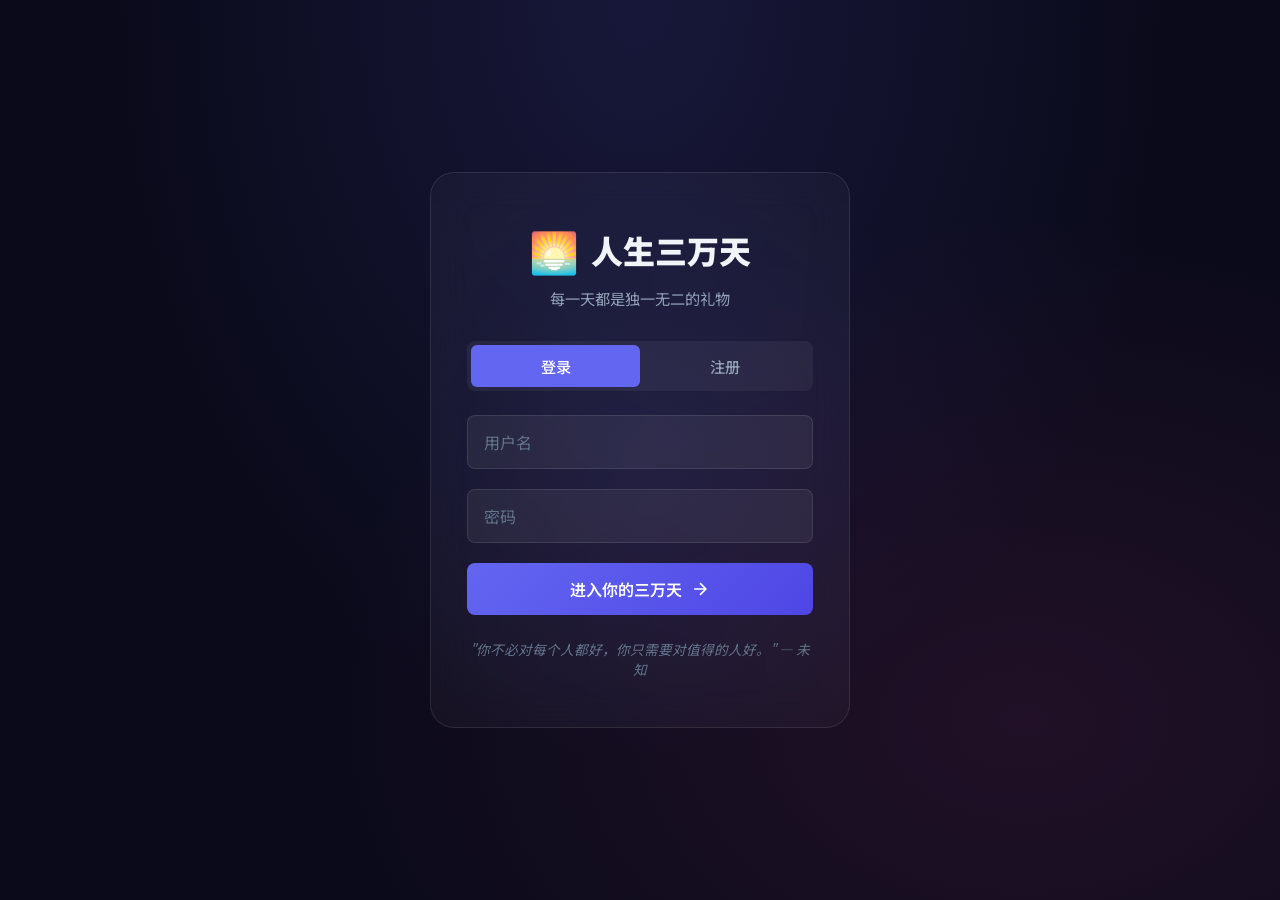
==== index.html @ 6526099b "🌅 人生三万天 v1.0 - 初始版本 功能： - 生命倒计时与进度可视化 - 60+ 每日金句，每日自动更换 - 6 种风格壁纸生成器（5种尺寸） - 桌面小组件（小/中/嵌入代码） - 解压工具箱" ====
<!DOCTYPE html>
<html lang="zh-CN">
<head>
  <meta charset="UTF-8">
  <meta name="viewport" content="width=device-width, initial-scale=1.0, maximum-scale=1.0, user-scalable=no">
  <title>🌅 人生三万天</title>
  <link rel="stylesheet" href="css/style.css">
  <link rel="manifest" href="manifest.json">
  <meta name="theme-color" content="#0a0a1a">
  <meta name="apple-mobile-web-app-capable" content="yes">
  <meta name="apple-mobile-web-app-status-bar-style" content="black-translucent">
  <link rel="apple-touch-icon" href="assets/icon-192.png">
  <link href="https://fonts.googleapis.com/css2?family=Noto+Sans+SC:wght@300;400;500;700;900&family=Playfair+Display:ital,wght@0,700;1,700&display=swap" rel="stylesheet">
</head>
<body>
  <!-- 粒子背景 -->
  <canvas id="particles-canvas"></canvas>

  <!-- ===== 登录页面 ===== -->
  <div id="login-page" class="page active">
    <div class="login-container">
      <div class="login-glow"></div>
      <h1 class="login-title">
        <span class="sun-icon">🌅</span>
        <span>人生三万天</span>
      </h1>
      <p class="login-subtitle">每一天都是独一无二的礼物</p>
      
      <div class="login-tabs">
        <button class="tab-btn active" data-tab="login">登录</button>
        <button class="tab-btn" data-tab="register">注册</button>
      </div>
      
      <form id="login-form" class="auth-form">
        <div class="input-group">
          <input type="text" id="login-username" placeholder="用户名" required autocomplete="username">
          <div class="input-line"></div>
        </div>
        <div class="input-group">
          <input type="password" id="login-password" placeholder="密码" required autocomplete="current-password">
          <div class="input-line"></div>
        </div>
        <button type="submit" class="btn-primary">
          <span>进入你的三万天</span>
          <svg width="20" height="20" viewBox="0 0 24 24" fill="none" stroke="currentColor" stroke-width="2"><path d="M5 12h14M12 5l7 7-7 7"/></svg>
        </button>
      </form>
      
      <form id="register-form" class="auth-form hidden">
        <div class="input-group">
          <input type="text" id="reg-username" placeholder="用户名" required>
          <div class="input-line"></div>
        </div>
        <div class="input-group">
          <input type="password" id="reg-password" placeholder="密码" required>
          <div class="input-line"></div>
        </div>
        <div class="input-group">
          <input type="password" id="reg-confirm" placeholder="确认密码" required>
          <div class="input-line"></div>
        </div>
        <button type="submit" class="btn-primary">
          <span>创建账户</span>
          <svg width="20" height="20" viewBox="0 0 24 24" fill="none" stroke="currentColor" stroke-width="2"><path d="M5 12h14M12 5l7 7-7 7"/></svg>
        </button>
      </form>
      
      <div class="login-quote" id="login-quote"></div>
    </div>
  </div>

  <!-- ===== 生日输入页面 ===== -->
  <div id="birthday-page" class="page">
    <div class="birthday-container">
      <h2>🎂 你的生日是？</h2>
      <p class="birthday-hint">告诉我们你的生日，开始计算你的三万天旅程</p>
      <div class="birthday-input-area">
        <input type="date" id="birthday-input" required>
        <button id="start-journey-btn" class="btn-primary">
          <span>开启旅程</span>
          <svg width="20" height="20" viewBox="0 0 24 24" fill="none" stroke="currentColor" stroke-width="2"><path d="M5 12h14M12 5l7 7-7 7"/></svg>
        </button>
      </div>
      <div class="birthday-visual" id="birthday-visual"></div>
    </div>
  </div>

  <!-- ===== 主页面 ===== -->
  <div id="main-page" class="page">
    <!-- 顶部导航 -->
    <nav class="top-nav">
      <div class="nav-left">
        <span class="nav-logo">🌅</span>
        <span class="nav-title">人生三万天</span>
      </div>
      <div class="nav-right">
        <button class="nav-btn" id="wallpaper-btn" title="生成壁纸">🎨</button>
        <button class="nav-btn" id="widget-btn" title="小组件">📱</button>
        <button class="nav-btn" id="tips-btn" title="解压小贴士">💡</button>
        <button class="nav-btn" id="settings-btn" title="设置">⚙️</button>
        <button class="nav-btn" id="logout-btn" title="退出">👋</button>
      </div>
    </nav>

    <!-- 主内容区 -->
    <main class="main-content">
      <!-- 今日信息卡片 -->
      <section class="today-card" id="today-card">
        <div class="today-header">
          <div class="today-date" id="today-date"></div>
          <div class="today-day-num" id="today-day-num"></div>
        </div>
        <div class="life-progress">
          <div class="progress-ring-container">
            <svg class="progress-ring" viewBox="0 0 200 200">
              <circle class="progress-bg" cx="100" cy="100" r="90"/>
              <circle class="progress-fill" cx="100" cy="100" r="90" id="progress-circle"/>
            </svg>
            <div class="progress-text">
              <div class="progress-days" id="days-lived">0</div>
              <div class="progress-label">天已过</div>
            </div>
          </div>
          <div class="progress-stats">
            <div class="stat">
              <span class="stat-value" id="days-remaining">0</span>
              <span class="stat-label">天剩余</span>
            </div>
            <div class="stat">
              <span class="stat-value" id="years-lived">0</span>
              <span class="stat-label">岁</span>
            </div>
            <div class="stat">
              <span class="stat-value" id="percent-lived">0%</span>
              <span class="stat-label">已度过</span>
            </div>
          </div>
        </div>
      </section>

      <!-- 今日金句 -->
      <section class="quote-card" id="quote-card">
        <div class="quote-icon">✨</div>
        <blockquote class="quote-text" id="quote-text"></blockquote>
        <div class="quote-author" id="quote-author"></div>
        <div class="quote-actions">
          <button class="quote-btn" id="refresh-quote" title="换一句">🔄</button>
          <button class="quote-btn" id="share-quote" title="分享">📤</button>
          <button class="quote-btn" id="copy-quote" title="复制">📋</button>
        </div>
      </section>

      <!-- 生命时间线 -->
      <section class="timeline-card" id="timeline-card">
        <h3>⏳ 你的时间线</h3>
        <div class="timeline-grid" id="timeline-grid"></div>
        <div class="timeline-legend">
          <span class="legend-item"><span class="dot lived"></span>已度过</span>
          <span class="legend-item"><span class="dot today"></span>今天</span>
          <span class="legend-item"><span class="dot future"></span>未来</span>
        </div>
      </section>

      <!-- 里程碑 -->
      <section class="milestone-card" id="milestone-card">
        <h3>🏆 人生里程碑</h3>
        <div class="milestone-list" id="milestone-list"></div>
      </section>

      <!-- 趣味数据 -->
      <section class="fun-stats-card" id="fun-stats-card">
        <h3>🎯 趣味数据</h3>
        <div class="fun-grid" id="fun-grid"></div>
      </section>
    </main>
  </div>

  <!-- ===== 壁纸生成器弹窗 ===== -->
  <div class="modal" id="wallpaper-modal">
    <div class="modal-content wallpaper-modal-content">
      <button class="modal-close" id="wallpaper-close">&times;</button>
      <h2>🎨 生成你的专属壁纸</h2>
      <div class="wallpaper-preview">
        <canvas id="wallpaper-canvas" width="1080" height="1920"></canvas>
      </div>
      <div class="wallpaper-options">
        <div class="style-options">
          <label>风格：</label>
          <div class="style-grid" id="style-grid">
            <button class="style-btn active" data-style="gradient">🌅 渐变</button>
            <button class="style-btn" data-style="cosmic">🌌 宇宙</button>
            <button class="style-btn" data-style="nature">🌿 自然</button>
            <button class="style-btn" data-style="minimal">◽ 极简</button>
            <button class="style-btn" data-style="retro">🕹️ 复古</button>
            <button class="style-btn" data-style="watercolor">🎨 水彩</button>
          </div>
        </div>
        <div class="size-options">
          <label>尺寸：</label>
          <select id="wallpaper-size">
            <option value="1080x1920">手机壁纸 (1080×1920)</option>
            <option value="1920x1080">桌面壁纸 (1920×1080)</option>
            <option value="1080x1080">Instagram (1080×1080)</option>
            <option value="1290x2796">iPhone 15 Pro (1290×2796)</option>
            <option value="2560x1440">2K 桌面 (2560×1440)</option>
          </select>
        </div>
      </div>
      <button class="btn-primary" id="download-wallpaper">
        <span>下载壁纸</span>
        <svg width="20" height="20" viewBox="0 0 24 24" fill="none" stroke="currentColor" stroke-width="2"><path d="M21 15v4a2 2 0 0 1-2 2H5a2 2 0 0 1-2-2v-4M7 10l5 5 5-5M12 15V3"/></svg>
      </button>
    </div>
  </div>

  <!-- ===== 解压小贴士弹窗 ===== -->
  <div class="modal" id="tips-modal">
    <div class="modal-content tips-modal-content">
      <button class="modal-close" id="tips-close">&times;</button>
      <h2>💡 解压小贴士 & 趣味工具</h2>
      <div class="tips-tabs">
        <button class="tips-tab active" data-category="breathing">🫁 呼吸</button>
        <button class="tips-tab" data-category="game">🎮 小游戏</button>
        <button class="tips-tab" data-category="tips">📖 解压</button>
        <button class="tips-tab" data-category="quotes">💭 语录</button>
      </div>
      <div class="tips-content" id="tips-content">
        <!-- 动态填充 -->
      </div>
    </div>
  </div>

  <!-- ===== 小组件弹窗 ===== -->
  <div class="modal" id="widget-modal">
    <div class="modal-content widget-modal-content">
      <button class="modal-close" id="widget-close">&times;</button>
      <h2>📱 桌面小组件</h2>
      <p class="widget-desc">复制代码或截图，添加到你的桌面</p>
      <div class="widget-previews" id="widget-previews">
        <!-- 动态填充 -->
      </div>
    </div>
  </div>

  <!-- ===== 设置弹窗 ===== -->
  <div class="modal" id="settings-modal">
    <div class="modal-content settings-modal-content">
      <button class="modal-close" id="settings-close">&times;</button>
      <h2>⚙️ 设置</h2>
      <div class="settings-list">
        <div class="setting-item">
          <label>生日</label>
          <input type="date" id="settings-birthday">
        </div>
        <div class="setting-item">
          <label>预期寿命</label>
          <div class="range-group">
            <input type="range" id="settings-lifespan" min="60" max="120" value="80">
            <span id="lifespan-value">80 岁</span>
          </div>
        </div>
        <div class="setting-item">
          <label>主题色</label>
          <div class="theme-colors" id="theme-colors">
            <button class="color-btn active" data-color="#6366f1" style="background:#6366f1"></button>
            <button class="color-btn" data-color="#ec4899" style="background:#ec4899"></button>
            <button class="color-btn" data-color="#10b981" style="background:#10b981"></button>
            <button class="color-btn" data-color="#f59e0b" style="background:#f59e0b"></button>
            <button class="color-btn" data-color="#ef4444" style="background:#ef4444"></button>
            <button class="color-btn" data-color="#8b5cf6" style="background:#8b5cf6"></button>
          </div>
        </div>
        <div class="setting-item">
          <label>每日提醒</label>
          <div class="toggle-group">
            <input type="checkbox" id="settings-reminder">
            <label for="settings-reminder" class="toggle"></label>
          </div>
        </div>
        <button class="btn-primary" id="save-settings">保存设置</button>
      </div>
    </div>
  </div>

  <!-- Toast -->
  <div class="toast" id="toast"></div>

  <script src="js/quotes.js"></script>
  <script src="js/tips.js"></script>
  <script src="js/wallpaper.js"></script>
  <script src="js/app.js"></script>
  <script>
    if ('serviceWorker' in navigator) {
      navigator.serviceWorker.register('/sw.js').catch(() => {});
    }
  </script>
</body>
</html>
---- css/style.css ----
/* ===== CSS Variables & Reset ===== */
:root {
  --primary: #6366f1;
  --primary-light: #818cf8;
  --primary-dark: #4f46e5;
  --bg-dark: #0a0a1a;
  --bg-card: rgba(255,255,255,0.05);
  --bg-card-hover: rgba(255,255,255,0.08);
  --text-primary: #f1f5f9;
  --text-secondary: #94a3b8;
  --text-muted: #64748b;
  --border: rgba(255,255,255,0.1);
  --glow: rgba(99,102,241,0.3);
  --radius: 16px;
  --radius-sm: 8px;
  --radius-lg: 24px;
  --shadow: 0 8px 32px rgba(0,0,0,0.3);
  --transition: 0.3s cubic-bezier(0.4, 0, 0.2, 1);
}

* {
  margin: 0;
  padding: 0;
  box-sizing: border-box;
}

html {
  font-size: 16px;
  scroll-behavior: smooth;
}

body {
  font-family: 'Noto Sans SC', -apple-system, BlinkMacSystemFont, sans-serif;
  background: var(--bg-dark);
  color: var(--text-primary);
  min-height: 100vh;
  overflow-x: hidden;
  -webkit-font-smoothing: antialiased;
}

/* ===== Particles Background ===== */
#particles-canvas {
  position: fixed;
  top: 0;
  left: 0;
  width: 100%;
  height: 100%;
  z-index: 0;
  pointer-events: none;
}

/* ===== Pages ===== */
.page {
  display: none;
  position: relative;
  z-index: 1;
  min-height: 100vh;
}
.page.active { display: flex; }

/* ===== Login Page ===== */
#login-page {
  align-items: center;
  justify-content: center;
  background: radial-gradient(ellipse at 50% 0%, rgba(99,102,241,0.15) 0%, transparent 60%),
              radial-gradient(ellipse at 80% 80%, rgba(236,72,153,0.1) 0%, transparent 50%),
              var(--bg-dark);
}

.login-container {
  width: min(420px, 90vw);
  padding: 48px 36px;
  background: rgba(255,255,255,0.03);
  border: 1px solid var(--border);
  border-radius: var(--radius-lg);
  backdrop-filter: blur(20px);
  position: relative;
  overflow: hidden;
  animation: fadeInUp 0.8s ease;
}

.login-glow {
  position: absolute;
  top: -50%;
  left: -50%;
  width: 200%;
  height: 200%;
  background: radial-gradient(circle, var(--glow) 0%, transparent 50%);
  animation: rotate 20s linear infinite;
  opacity: 0.3;
}

@keyframes rotate {
  from { transform: rotate(0deg); }
  to { transform: rotate(360deg); }
}

@keyframes fadeInUp {
  from { opacity: 0; transform: translateY(30px); }
  to { opacity: 1; transform: translateY(0); }
}

.login-title {
  font-size: 2rem;
  font-weight: 900;
  text-align: center;
  margin-bottom: 8px;
  position: relative;
  z-index: 1;
  display: flex;
  align-items: center;
  justify-content: center;
  gap: 12px;
}

.sun-icon {
  font-size: 2.5rem;
  animation: pulse 2s ease-in-out infinite;
}

@keyframes pulse {
  0%, 100% { transform: scale(1); }
  50% { transform: scale(1.1); }
}

.login-subtitle {
  text-align: center;
  color: var(--text-secondary);
  margin-bottom: 32px;
  position: relative;
  z-index: 1;
  font-size: 0.95rem;
}

.login-tabs {
  display: flex;
  gap: 0;
  margin-bottom: 24px;
  position: relative;
  z-index: 1;
  background: rgba(255,255,255,0.05);
  border-radius: var(--radius-sm);
  padding: 4px;
}

.tab-btn {
  flex: 1;
  padding: 10px;
  border: none;
  background: transparent;
  color: var(--text-secondary);
  font-size: 0.95rem;
  font-weight: 500;
  cursor: pointer;
  border-radius: 6px;
  transition: var(--transition);
  font-family: inherit;
}
.tab-btn.active {
  background: var(--primary);
  color: white;
}

.auth-form {
  position: relative;
  z-index: 1;
  transition: var(--transition);
}
.auth-form.hidden { display: none; }

.input-group {
  margin-bottom: 20px;
  position: relative;
}

.input-group input {
  width: 100%;
  padding: 14px 16px;
  background: rgba(255,255,255,0.06);
  border: 1px solid var(--border);
  border-radius: var(--radius-sm);
  color: var(--text-primary);
  font-size: 1rem;
  font-family: inherit;
  transition: var(--transition);
  outline: none;
}
.input-group input:focus {
  border-color: var(--primary);
  background: rgba(99,102,241,0.08);
  box-shadow: 0 0 0 3px rgba(99,102,241,0.15);
}
.input-group input::placeholder {
  color: var(--text-muted);
}

.input-line {
  position: absolute;
  bottom: 0;
  left: 50%;
  width: 0;
  height: 2px;
  background: var(--primary);
  transition: 0.4s ease;
  transform: translateX(-50%);
}
.input-group input:focus ~ .input-line {
  width: 100%;
}

.btn-primary {
  width: 100%;
  padding: 14px 24px;
  background: linear-gradient(135deg, var(--primary), var(--primary-dark));
  border: none;
  border-radius: var(--radius-sm);
  color: white;
  font-size: 1rem;
  font-weight: 600;
  cursor: pointer;
  transition: var(--transition);
  display: flex;
  align-items: center;
  justify-content: center;
  gap: 8px;
  font-family: inherit;
  margin-top: 8px;
  position: relative;
  overflow: hidden;
}
.btn-primary:hover {
  transform: translateY(-2px);
  box-shadow: 0 8px 25px rgba(99,102,241,0.4);
}
.btn-primary:active {
  transform: translateY(0);
}
.btn-primary::after {
  content: '';
  position: absolute;
  inset: 0;
  background: linear-gradient(135deg, transparent, rgba(255,255,255,0.1));
  opacity: 0;
  transition: var(--transition);
}
.btn-primary:hover::after { opacity: 1; }

.login-quote {
  margin-top: 24px;
  text-align: center;
  color: var(--text-muted);
  font-size: 0.85rem;
  font-style: italic;
  position: relative;
  z-index: 1;
}

/* ===== Birthday Page ===== */
#birthday-page {
  align-items: center;
  justify-content: center;
}

.birthday-container {
  text-align: center;
  max-width: 500px;
  padding: 40px;
  animation: fadeInUp 0.8s ease;
}

.birthday-container h2 {
  font-size: 2rem;
  margin-bottom: 12px;
}

.birthday-hint {
  color: var(--text-secondary);
  margin-bottom: 32px;
}

.birthday-input-area {
  display: flex;
  flex-direction: column;
  gap: 16px;
  align-items: center;
}

.birthday-input-area input[type="date"] {
  padding: 16px 24px;
  background: var(--bg-card);
  border: 1px solid var(--border);
  border-radius: var(--radius);
  color: var(--text-primary);
  font-size: 1.3rem;
  font-family: inherit;
  outline: none;
  transition: var(--transition);
}
.birthday-input-area input[type="date"]:focus {
  border-color: var(--primary);
  box-shadow: 0 0 0 3px rgba(99,102,241,0.15);
}
.birthday-input-area .btn-primary {
  width: auto;
  padding: 14px 48px;
}

/* ===== Top Nav ===== */
.top-nav {
  position: sticky;
  top: 0;
  z-index: 100;
  display: flex;
  align-items: center;
  justify-content: space-between;
  padding: 12px 24px;
  background: rgba(10,10,26,0.85);
  backdrop-filter: blur(20px);
  border-bottom: 1px solid var(--border);
}

.nav-left {
  display: flex;
  align-items: center;
  gap: 10px;
}

.nav-logo { font-size: 1.5rem; }
.nav-title {
  font-size: 1.1rem;
  font-weight: 700;
  background: linear-gradient(135deg, var(--primary-light), #ec4899);
  -webkit-background-clip: text;
  -webkit-text-fill-color: transparent;
}

.nav-right {
  display: flex;
  gap: 4px;
}

.nav-btn {
  width: 40px;
  height: 40px;
  border: none;
  background: rgba(255,255,255,0.05);
  border-radius: 10px;
  font-size: 1.2rem;
  cursor: pointer;
  transition: var(--transition);
  display: flex;
  align-items: center;
  justify-content: center;
}
.nav-btn:hover {
  background: rgba(255,255,255,0.1);
  transform: scale(1.1);
}

/* ===== Main Content ===== */
.main-content {
  max-width: 800px;
  margin: 0 auto;
  padding: 24px 20px 80px;
  display: flex;
  flex-direction: column;
  gap: 24px;
}

/* ===== Today Card ===== */
.today-card {
  background: var(--bg-card);
  border: 1px solid var(--border);
  border-radius: var(--radius-lg);
  padding: 32px;
  position: relative;
  overflow: hidden;
}
.today-card::before {
  content: '';
  position: absolute;
  top: 0;
  left: 0;
  right: 0;
  height: 3px;
  background: linear-gradient(90deg, var(--primary), #ec4899, var(--primary));
  background-size: 200% 100%;
  animation: shimmer 3s linear infinite;
}
@keyframes shimmer {
  from { background-position: -200% 0; }
  to { background-position: 200% 0; }
}

.today-header {
  text-align: center;
  margin-bottom: 28px;
}

.today-date {
  color: var(--text-secondary);
  font-size: 0.9rem;
  margin-bottom: 4px;
}

.today-day-num {
  font-size: 1.1rem;
  font-weight: 600;
  color: var(--primary-light);
}

.life-progress {
  display: flex;
  align-items: center;
  gap: 32px;
}

.progress-ring-container {
  position: relative;
  width: 160px;
  height: 160px;
  flex-shrink: 0;
}

.progress-ring {
  width: 100%;
  height: 100%;
  transform: rotate(-90deg);
}

.progress-bg {
  fill: none;
  stroke: rgba(255,255,255,0.06);
  stroke-width: 8;
}

.progress-fill {
  fill: none;
  stroke: url(#progress-gradient);
  stroke-width: 8;
  stroke-linecap: round;
  stroke-dasharray: 565.48;
  stroke-dashoffset: 565.48;
  transition: stroke-dashoffset 1.5s cubic-bezier(0.4, 0, 0.2, 1);
}

.progress-text {
  position: absolute;
  top: 50%;
  left: 50%;
  transform: translate(-50%, -50%);
  text-align: center;
}

.progress-days {
  font-size: 2rem;
  font-weight: 900;
  background: linear-gradient(135deg, var(--primary-light), #ec4899);
  -webkit-background-clip: text;
  -webkit-text-fill-color: transparent;
}

.progress-label {
  font-size: 0.8rem;
  color: var(--text-muted);
}

.progress-stats {
  display: flex;
  flex-direction: column;
  gap: 16px;
  flex: 1;
}

.stat {
  display: flex;
  flex-direction: column;
  padding: 12px 16px;
  background: rgba(255,255,255,0.03);
  border-radius: var(--radius-sm);
}

.stat-value {
  font-size: 1.5rem;
  font-weight: 700;
  color: var(--text-primary);
}

.stat-label {
  font-size: 0.8rem;
  color: var(--text-muted);
}

/* ===== Quote Card ===== */
.quote-card {
  background: var(--bg-card);
  border: 1px solid var(--border);
  border-radius: var(--radius-lg);
  padding: 32px;
  text-align: center;
  position: relative;
}

.quote-icon {
  font-size: 2rem;
  margin-bottom: 16px;
}

.quote-text {
  font-size: 1.25rem;
  line-height: 1.8;
  font-weight: 300;
  margin-bottom: 16px;
  min-height: 60px;
  display: flex;
  align-items: center;
  justify-content: center;
}

.quote-author {
  color: var(--text-muted);
  font-size: 0.9rem;
  margin-bottom: 16px;
}

.quote-actions {
  display: flex;
  gap: 8px;
  justify-content: center;
}

.quote-btn {
  width: 40px;
  height: 40px;
  border: 1px solid var(--border);
  background: rgba(255,255,255,0.03);
  border-radius: 50%;
  font-size: 1rem;
  cursor: pointer;
  transition: var(--transition);
  display: flex;
  align-items: center;
  justify-content: center;
}
.quote-btn:hover {
  background: rgba(255,255,255,0.08);
  transform: scale(1.1);
}

/* ===== Timeline Card ===== */
.timeline-card {
  background: var(--bg-card);
  border: 1px solid var(--border);
  border-radius: var(--radius-lg);
  padding: 32px;
}

.timeline-card h3 {
  margin-bottom: 20px;
  font-size: 1.1rem;
}

.timeline-grid {
  display: grid;
  grid-template-columns: repeat(100, 1fr);
  gap: 1px;
  margin-bottom: 16px;
  overflow-x: auto;
}

.timeline-day {
  aspect-ratio: 1;
  border-radius: 2px;
  transition: var(--transition);
  cursor: default;
  position: relative;
}
.timeline-day.lived { background: var(--primary); opacity: 0.7; }
.timeline-day.today {
  background: #ec4899;
  animation: blink 2s ease-in-out infinite;
}
.timeline-day.future { background: rgba(255,255,255,0.06); }
.timeline-day:hover {
  transform: scale(2);
  z-index: 1;
  opacity: 1 !important;
}

@keyframes blink {
  0%, 100% { opacity: 1; }
  50% { opacity: 0.5; }
}

.timeline-legend {
  display: flex;
  gap: 20px;
  justify-content: center;
  font-size: 0.8rem;
  color: var(--text-secondary);
}

.legend-item {
  display: flex;
  align-items: center;
  gap: 6px;
}

.dot {
  width: 10px;
  height: 10px;
  border-radius: 2px;
}
.dot.lived { background: var(--primary); opacity: 0.7; }
.dot.today { background: #ec4899; }
.dot.future { background: rgba(255,255,255,0.06); }

/* ===== Milestone Card ===== */
.milestone-card {
  background: var(--bg-card);
  border: 1px solid var(--border);
  border-radius: var(--radius-lg);
  padding: 32px;
}

.milestone-card h3 { margin-bottom: 20px; font-size: 1.1rem; }

.milestone-item {
  display: flex;
  align-items: center;
  gap: 16px;
  padding: 14px 0;
  border-bottom: 1px solid var(--border);
}
.milestone-item:last-child { border-bottom: none; }

.milestone-icon { font-size: 1.5rem; }

.milestone-info {
  flex: 1;
}

.milestone-name {
  font-weight: 600;
  margin-bottom: 2px;
}

.milestone-detail {
  font-size: 0.85rem;
  color: var(--text-muted);
}

.milestone-status {
  font-size: 0.8rem;
  padding: 4px 12px;
  border-radius: 20px;
  font-weight: 500;
}
.milestone-status.passed {
  background: rgba(16,185,129,0.15);
  color: #10b981;
}
.milestone-status.current {
  background: rgba(236,72,153,0.15);
  color: #ec4899;
}
.milestone-status.upcoming {
  background: rgba(99,102,241,0.15);
  color: var(--primary-light);
}

/* ===== Fun Stats Card ===== */
.fun-stats-card {
  background: var(--bg-card);
  border: 1px solid var(--border);
  border-radius: var(--radius-lg);
  padding: 32px;
}

.fun-stats-card h3 { margin-bottom: 20px; font-size: 1.1rem; }

.fun-grid {
  display: grid;
  grid-template-columns: repeat(auto-fit, minmax(200px, 1fr));
  gap: 12px;
}

.fun-item {
  padding: 16px;
  background: rgba(255,255,255,0.03);
  border-radius: var(--radius-sm);
  transition: var(--transition);
}
.fun-item:hover {
  background: rgba(255,255,255,0.06);
  transform: translateY(-2px);
}

.fun-emoji { font-size: 1.5rem; margin-bottom: 8px; }
.fun-value {
  font-size: 1.3rem;
  font-weight: 700;
  margin-bottom: 2px;
}
.fun-label {
  font-size: 0.8rem;
  color: var(--text-muted);
}

/* ===== Modal ===== */
.modal {
  display: none;
  position: fixed;
  inset: 0;
  z-index: 1000;
  background: rgba(0,0,0,0.7);
  backdrop-filter: blur(8px);
  align-items: center;
  justify-content: center;
  padding: 20px;
}
.modal.active { display: flex; }

.modal-content {
  width: min(600px, 95vw);
  max-height: 85vh;
  overflow-y: auto;
  background: #1a1a2e;
  border: 1px solid var(--border);
  border-radius: var(--radius-lg);
  padding: 36px;
  position: relative;
  animation: fadeInUp 0.3s ease;
}

.modal-close {
  position: absolute;
  top: 16px;
  right: 16px;
  width: 36px;
  height: 36px;
  border: none;
  background: rgba(255,255,255,0.05);
  border-radius: 50%;
  color: var(--text-secondary);
  font-size: 1.3rem;
  cursor: pointer;
  transition: var(--transition);
  display: flex;
  align-items: center;
  justify-content: center;
}
.modal-close:hover {
  background: rgba(255,255,255,0.1);
  color: var(--text-primary);
}

.modal-content h2 {
  margin-bottom: 20px;
  font-size: 1.3rem;
}

/* ===== Wallpaper Modal ===== */
.wallpaper-preview {
  width: 100%;
  max-height: 400px;
  overflow: hidden;
  border-radius: var(--radius);
  margin-bottom: 20px;
  background: #000;
  display: flex;
  align-items: center;
  justify-content: center;
}

.wallpaper-preview canvas {
  max-width: 100%;
  max-height: 400px;
  object-fit: contain;
}

.wallpaper-options {
  margin-bottom: 20px;
}

.style-options {
  margin-bottom: 16px;
}
.style-options label,
.size-options label {
  display: block;
  color: var(--text-secondary);
  font-size: 0.9rem;
  margin-bottom: 8px;
}

.style-grid {
  display: flex;
  flex-wrap: wrap;
  gap: 8px;
}

.style-btn {
  padding: 8px 14px;
  border: 1px solid var(--border);
  background: rgba(255,255,255,0.03);
  border-radius: 20px;
  color: var(--text-secondary);
  font-size: 0.85rem;
  cursor: pointer;
  transition: var(--transition);
  font-family: inherit;
}
.style-btn.active {
  border-color: var(--primary);
  background: rgba(99,102,241,0.15);
  color: var(--primary-light);
}
.style-btn:hover { border-color: var(--primary); }

.size-options select {
  width: 100%;
  padding: 12px 16px;
  background: rgba(255,255,255,0.06);
  border: 1px solid var(--border);
  border-radius: var(--radius-sm);
  color: var(--text-primary);
  font-size: 0.95rem;
  font-family: inherit;
  outline: none;
}

/* ===== Tips Modal ===== */
.tips-tabs {
  display: flex;
  gap: 6px;
  margin-bottom: 20px;
  flex-wrap: wrap;
}

.tips-tab {
  padding: 8px 16px;
  border: 1px solid var(--border);
  background: transparent;
  border-radius: 20px;
  color: var(--text-secondary);
  font-size: 0.85rem;
  cursor: pointer;
  transition: var(--transition);
  font-family: inherit;
}
.tips-tab.active {
  background: var(--primary);
  border-color: var(--primary);
  color: white;
}

.tips-content {
  min-height: 300px;
}

/* 呼吸练习 */
.breathing-container {
  text-align: center;
  padding: 20px;
}

.breath-circle {
  width: 160px;
  height: 160px;
  border-radius: 50%;
  background: radial-gradient(circle, var(--primary-light), var(--primary-dark));
  margin: 24px auto;
  display: flex;
  align-items: center;
  justify-content: center;
  font-size: 1.2rem;
  font-weight: 600;
  color: white;
  transition: 4s ease-in-out;
  box-shadow: 0 0 40px var(--glow);
}
.breath-circle.expand {
  width: 220px;
  height: 220px;
}

.breath-controls {
  margin-top: 20px;
  display: flex;
  gap: 12px;
  justify-content: center;
}

.breath-btn {
  padding: 10px 24px;
  border: 1px solid var(--border);
  background: rgba(255,255,255,0.05);
  border-radius: var(--radius-sm);
  color: var(--text-primary);
  font-size: 0.9rem;
  cursor: pointer;
  transition: var(--transition);
  font-family: inherit;
}
.breath-btn.active {
  background: var(--primary);
  border-color: var(--primary);
}

/* 游戏 */
.game-container {
  text-align: center;
}

.game-area {
  background: rgba(255,255,255,0.03);
  border-radius: var(--radius);
  padding: 24px;
  min-height: 200px;
  margin: 16px 0;
  position: relative;
}

.bubble-area {
  position: relative;
  width: 100%;
  height: 300px;
  overflow: hidden;
  border-radius: var(--radius-sm);
  background: rgba(0,0,0,0.2);
}

.bubble {
  position: absolute;
  width: 40px;
  height: 40px;
  border-radius: 50%;
  cursor: pointer;
  transition: transform 0.1s;
  display: flex;
  align-items: center;
  justify-content: center;
  font-size: 1.2rem;
}
.bubble:hover { transform: scale(1.2); }
.bubble.pop {
  animation: pop 0.3s ease forwards;
}
@keyframes pop {
  0% { transform: scale(1); opacity: 1; }
  50% { transform: scale(1.5); }
  100% { transform: scale(0); opacity: 0; }
}

.game-score {
  font-size: 1.2rem;
  font-weight: 700;
  margin-top: 12px;
  color: var(--primary-light);
}

.game-btn {
  padding: 10px 24px;
  border: none;
  background: var(--primary);
  border-radius: var(--radius-sm);
  color: white;
  font-size: 0.95rem;
  cursor: pointer;
  transition: var(--transition);
  font-family: inherit;
  margin-top: 12px;
}

/* 解压贴士 */
.tips-list {
  display: flex;
  flex-direction: column;
  gap: 12px;
}

.tip-card {
  padding: 16px;
  background: rgba(255,255,255,0.03);
  border: 1px solid var(--border);
  border-radius: var(--radius-sm);
  transition: var(--transition);
}
.tip-card:hover {
  background: rgba(255,255,255,0.06);
}

.tip-card-title {
  font-weight: 600;
  margin-bottom: 6px;
  display: flex;
  align-items: center;
  gap: 8px;
}

.tip-card-desc {
  font-size: 0.9rem;
  color: var(--text-secondary);
  line-height: 1.6;
}

/* ===== Widget Modal ===== */
.widget-desc {
  color: var(--text-secondary);
  margin-bottom: 20px;
}

.widget-previews {
  display: flex;
  flex-direction: column;
  gap: 24px;
}

.widget-preview-item {
  border: 1px solid var(--border);
  border-radius: var(--radius);
  padding: 16px;
}

.widget-preview-item h4 {
  margin-bottom: 12px;
  font-size: 0.95rem;
  color: var(--text-secondary);
}

.widget-render {
  margin-bottom: 12px;
  border-radius: var(--radius-sm);
  overflow: hidden;
}

.widget-actions {
  display: flex;
  gap: 8px;
}

.widget-action-btn {
  padding: 6px 16px;
  border: 1px solid var(--border);
  background: rgba(255,255,255,0.03);
  border-radius: 6px;
  color: var(--text-secondary);
  font-size: 0.8rem;
  cursor: pointer;
  transition: var(--transition);
  font-family: inherit;
}
.widget-action-btn:hover {
  background: var(--primary);
  border-color: var(--primary);
  color: white;
}

/* 小组件预览样式 */
.widget-mini {
  width: 170px;
  height: 170px;
  background: linear-gradient(135deg, #1a1a2e, #16213e);
  border-radius: 24px;
  padding: 16px;
  display: flex;
  flex-direction: column;
  justify-content: space-between;
  border: 1px solid rgba(255,255,255,0.1);
}

.widget-mini-header {
  font-size: 0.65rem;
  color: var(--text-muted);
  display: flex;
  justify-content: space-between;
}

.widget-mini-days {
  font-size: 2.2rem;
  font-weight: 900;
  background: linear-gradient(135deg, var(--primary-light), #ec4899);
  -webkit-background-clip: text;
  -webkit-text-fill-color: transparent;
  line-height: 1;
}

.widget-mini-label {
  font-size: 0.7rem;
  color: var(--text-secondary);
}

.widget-mini-progress {
  height: 3px;
  background: rgba(255,255,255,0.1);
  border-radius: 2px;
  overflow: hidden;
}
.widget-mini-progress-fill {
  height: 100%;
  background: linear-gradient(90deg, var(--primary), #ec4899);
  border-radius: 2px;
}

.widget-medium {
  width: 360px;
  height: 170px;
  background: linear-gradient(135deg, #1a1a2e, #16213e);
  border-radius: 24px;
  padding: 20px;
  display: flex;
  gap: 20px;
  align-items: center;
  border: 1px solid rgba(255,255,255,0.1);
}

.widget-medium-ring {
  width: 120px;
  height: 120px;
  position: relative;
}

.widget-medium-info {
  flex: 1;
}

.widget-medium-title {
  font-size: 0.7rem;
  color: var(--text-muted);
  margin-bottom: 8px;
}

.widget-medium-quote {
  font-size: 0.85rem;
  line-height: 1.5;
  color: var(--text-secondary);
  margin-bottom: 12px;
}

.widget-medium-stats {
  display: flex;
  gap: 12px;
}

.widget-mini-stat {
  font-size: 0.7rem;
  color: var(--text-muted);
}

.widget-mini-stat strong {
  color: var(--text-primary);
  display: block;
}

/* ===== Settings ===== */
.settings-list {
  display: flex;
  flex-direction: column;
  gap: 24px;
}

.setting-item {
  display: flex;
  flex-direction: column;
  gap: 8px;
}

.setting-item > label {
  font-size: 0.9rem;
  color: var(--text-secondary);
}

.setting-item input[type="date"] {
  padding: 12px 16px;
  background: rgba(255,255,255,0.06);
  border: 1px solid var(--border);
  border-radius: var(--radius-sm);
  color: var(--text-primary);
  font-size: 1rem;
  font-family: inherit;
  outline: none;
}

.range-group {
  display: flex;
  align-items: center;
  gap: 12px;
}

.range-group input[type="range"] {
  flex: 1;
  accent-color: var(--primary);
}

.range-group span {
  min-width: 50px;
  color: var(--text-primary);
  font-weight: 600;
}

.theme-colors {
  display: flex;
  gap: 8px;
}

.color-btn {
  width: 36px;
  height: 36px;
  border-radius: 50%;
  border: 3px solid transparent;
  cursor: pointer;
  transition: var(--transition);
}
.color-btn.active {
  border-color: white;
  transform: scale(1.15);
}
.color-btn:hover { transform: scale(1.1); }

.toggle-group {
  position: relative;
}

.toggle-group input[type="checkbox"] {
  display: none;
}

.toggle {
  width: 48px;
  height: 26px;
  background: rgba(255,255,255,0.1);
  border-radius: 13px;
  cursor: pointer;
  display: block;
  position: relative;
  transition: var(--transition);
}
.toggle::after {
  content: '';
  position: absolute;
  width: 22px;
  height: 22px;
  background: white;
  border-radius: 50%;
  top: 2px;
  left: 2px;
  transition: var(--transition);
}

input[type="checkbox"]:checked + .toggle {
  background: var(--primary);
}
input[type="checkbox"]:checked + .toggle::after {
  left: 24px;
}

/* ===== Toast ===== */
.toast {
  position: fixed;
  bottom: 30px;
  left: 50%;
  transform: translateX(-50%) translateY(100px);
  padding: 12px 24px;
  background: rgba(99,102,241,0.9);
  color: white;
  border-radius: var(--radius-sm);
  font-size: 0.9rem;
  z-index: 2000;
  opacity: 0;
  transition: all 0.4s ease;
  pointer-events: none;
  backdrop-filter: blur(10px);
}
.toast.show {
  opacity: 1;
  transform: translateX(-50%) translateY(0);
}

/* ===== Responsive ===== */
@media (max-width: 640px) {
  .login-container {
    padding: 36px 24px;
  }

  .life-progress {
    flex-direction: column;
    gap: 24px;
  }

  .progress-ring-container {
    width: 140px;
    height: 140px;
  }

  .progress-stats {
    flex-direction: row;
    flex-wrap: wrap;
  }

  .stat {
    flex: 1;
    min-width: 80px;
  }

  .top-nav {
    padding: 10px 16px;
  }

  .nav-title { display: none; }

  .main-content {
    padding: 16px 12px 60px;
  }

  .today-card, .quote-card, .timeline-card, .milestone-card, .fun-stats-card {
    padding: 20px;
  }

  .quote-text { font-size: 1.1rem; }

  .timeline-grid {
    grid-template-columns: repeat(50, 1fr);
  }

  .modal-content {
    padding: 24px;
  }

  .widget-medium {
    width: 100%;
    flex-direction: column;
    height: auto;
  }
}

/* ===== Scrollbar ===== */
::-webkit-scrollbar {
  width: 6px;
}
::-webkit-scrollbar-track {
  background: transparent;
}
::-webkit-scrollbar-thumb {
  background: rgba(255,255,255,0.1);
  border-radius: 3px;
}
::-webkit-scrollbar-thumb:hover {
  background: rgba(255,255,255,0.2);
}

/* ===== Selection ===== */
::selection {
  background: rgba(99,102,241,0.3);
  color: white;
}
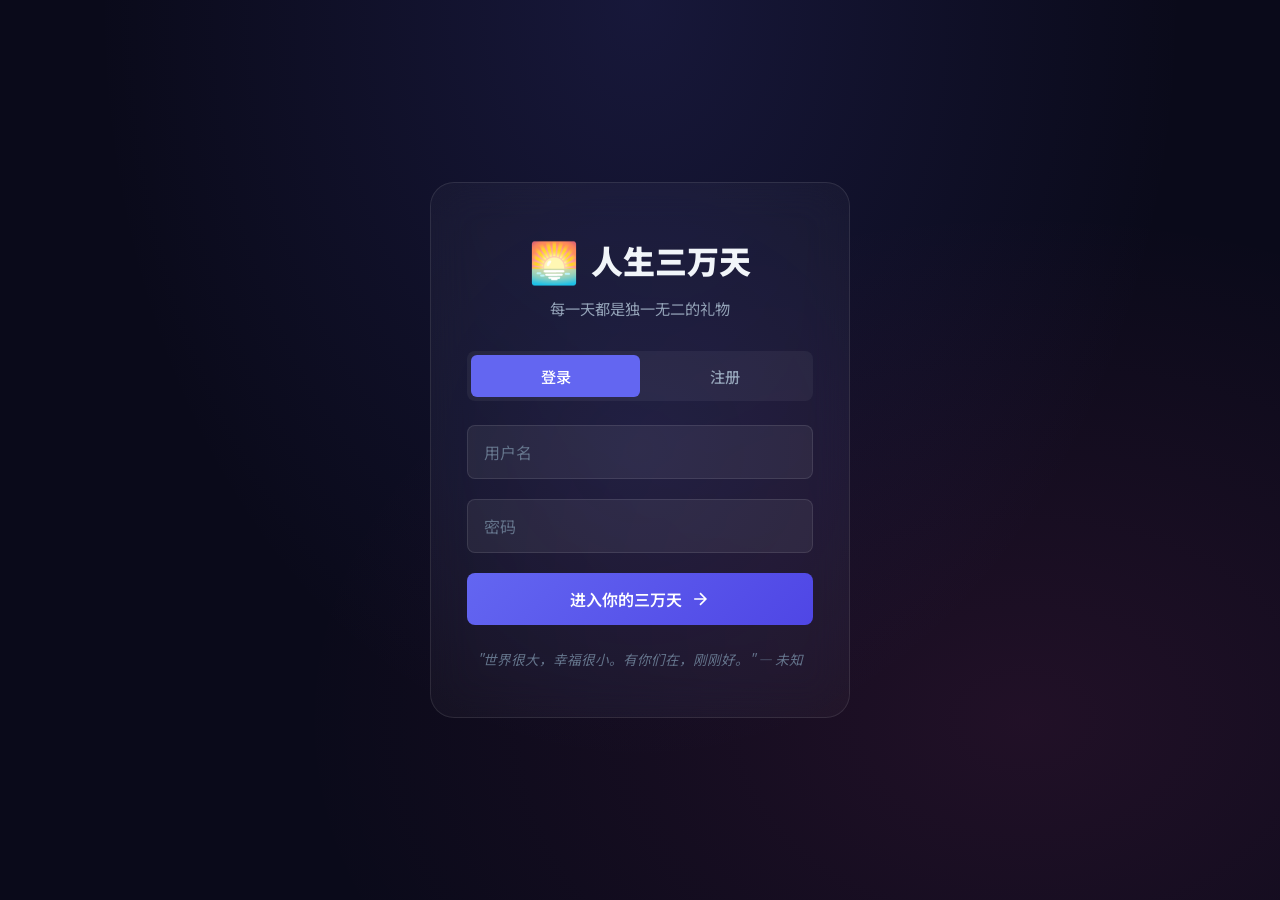
==== commit 013da520: "fix: 修复XSS漏洞、SW路径问题 + 新增年度进度环/小确幸/支持功能 Bug修复: - 修复解压语录的XSS注入漏洞（innerHTML → DOM API） - 修复Service Work" ====
--- a/index.html
+++ b/index.html
@@ -94,9 +94,16 @@
         <span class="nav-title">人生三万天</span>
       </div>
       <div class="nav-right">
+        <button class="nav-btn" id="noise-btn" title="白噪音">🎵</button>
+        <button class="nav-btn" id="gratitude-btn" title="感恩日记">📝</button>
+        <button class="nav-btn" id="meditation-btn" title="冥想">🧘</button>
+        <button class="nav-btn" id="challenge-btn" title="每日挑战">🎲</button>
+        <button class="nav-btn" id="achievements-btn" title="成就">🏆</button>
+        <button class="nav-btn" id="report-btn" title="生命报告">📊</button>
         <button class="nav-btn" id="wallpaper-btn" title="生成壁纸">🎨</button>
         <button class="nav-btn" id="widget-btn" title="小组件">📱</button>
         <button class="nav-btn" id="tips-btn" title="解压小贴士">💡</button>
+        <button class="nav-btn" id="support-btn" title="支持我们">☕</button>
         <button class="nav-btn" id="settings-btn" title="设置">⚙️</button>
         <button class="nav-btn" id="logout-btn" title="退出">👋</button>
       </div>
@@ -150,6 +157,45 @@
         </div>
       </section>
 
+      <!-- 年度进度环 -->
+      <section class="year-ring-card" id="year-ring-card">
+        <h3>📅 今年进度</h3>
+        <div class="year-ring-content">
+          <div class="year-ring-visual">
+            <svg class="year-ring-svg" viewBox="0 0 200 200">
+              <circle cx="100" cy="100" r="85" fill="none" stroke="rgba(255,255,255,0.06)" stroke-width="6"/>
+              <circle cx="100" cy="100" r="85" fill="none" stroke="url(#year-gradient)" stroke-width="6"
+                stroke-linecap="round" stroke-dasharray="534.07" stroke-dashoffset="534.07"
+                transform="rotate(-90 100 100)" id="year-progress-circle"/>
+              <defs>
+                <linearGradient id="year-gradient"><stop offset="0%" stop-color="#10b981"/><stop offset="100%" stop-color="#6366f1"/></linearGradient>
+              </defs>
+            </svg>
+            <div class="year-ring-text">
+              <div class="year-ring-percent" id="year-percent">0%</div>
+              <div class="year-ring-label">年度进度</div>
+            </div>
+          </div>
+          <div class="year-ring-stats">
+            <div class="year-stat"><span class="year-stat-num" id="year-days-passed">0</span><span class="year-stat-label">天已过</span></div>
+            <div class="year-stat"><span class="year-stat-num" id="year-days-left">0</span><span class="year-stat-label">天剩余</span></div>
+            <div class="year-stat"><span class="year-stat-num" id="year-weeks">0</span><span class="year-stat-label">周已过</span></div>
+          </div>
+        </div>
+      </section>
+
+      <!-- 每日小确幸 -->
+      <section class="joy-card" id="joy-card">
+        <h3>🌸 今日小确幸</h3>
+        <p class="joy-desc">生活中的小美好，值得被记录</p>
+        <div class="joy-reminder" id="joy-reminder"></div>
+        <div class="joy-actions">
+          <button class="joy-btn" id="joy-refresh" title="换一个">🔄 换一个</button>
+          <button class="joy-btn joy-btn-primary" id="joy-done" title="今天做到了">✅ 今天做到了</button>
+        </div>
+        <div class="joy-streak-info" id="joy-streak-info"></div>
+      </section>
+
       <!-- 生命时间线 -->
       <section class="timeline-card" id="timeline-card">
         <h3>⏳ 你的时间线</h3>
@@ -282,16 +328,183 @@
     </div>
   </div>
 
+  <!-- ===== 白噪音播放器弹窗 ===== -->
+  <div class="modal" id="noise-modal">
+    <div class="modal-content noise-modal-content">
+      <button class="modal-close" id="noise-close">&times;</button>
+      <h2>🎵 白噪音播放器</h2>
+      <p class="modal-desc">混合你喜欢的声音，创造专属氛围</p>
+      <div class="noise-grid" id="noise-grid"></div>
+      <div class="noise-mixer-info">
+        <span id="noise-active-count">0</span> 个声音正在播放
+      </div>
+    </div>
+  </div>
+
+  <!-- ===== 感恩日记弹窗 ===== -->
+  <div class="modal" id="gratitude-modal">
+    <div class="modal-content gratitude-modal-content">
+      <button class="modal-close" id="gratitude-close">&times;</button>
+      <h2>📝 每日感恩日记</h2>
+      <div class="gratitude-stats">
+        <div class="grat-stat"><span class="grat-stat-value" id="grat-streak">0</span><span class="grat-stat-label">天连续</span></div>
+        <div class="grat-stat"><span class="grat-stat-value" id="grat-total">0</span><span class="grat-stat-label">条感恩</span></div>
+      </div>
+      <div class="gratitude-prompt" id="gratitude-prompt"></div>
+      <div class="gratitude-inputs" id="gratitude-inputs">
+        <div class="grat-input-group">
+          <span class="grat-num">1</span>
+          <input type="text" class="grat-input" id="grat-0" placeholder="今天感谢什么...">
+        </div>
+        <div class="grat-input-group">
+          <span class="grat-num">2</span>
+          <input type="text" class="grat-input" id="grat-1" placeholder="今天感谢什么...">
+        </div>
+        <div class="grat-input-group">
+          <span class="grat-num">3</span>
+          <input type="text" class="grat-input" id="grat-2" placeholder="今天感谢什么...">
+        </div>
+      </div>
+      <button class="btn-primary" id="save-gratitude">
+        <span>💾 保存今日感恩</span>
+      </button>
+    </div>
+  </div>
+
+  <!-- ===== 冥想计时器弹窗 ===== -->
+  <div class="modal" id="meditation-modal">
+    <div class="modal-content meditation-modal-content">
+      <button class="modal-close" id="meditation-close">&times;</button>
+      <h2>🧘 冥想计时器</h2>
+      <div class="meditation-ring-container">
+        <svg class="meditation-ring" viewBox="0 0 200 200">
+          <circle cx="100" cy="100" r="90" fill="none" stroke="rgba(255,255,255,0.06)" stroke-width="4"/>
+          <circle cx="100" cy="100" r="90" fill="none" stroke="url(#med-gradient)" stroke-width="4"
+            stroke-linecap="round" stroke-dasharray="565.48" stroke-dashoffset="0"
+            transform="rotate(-90 100 100)" id="med-progress"/>
+          <defs>
+            <linearGradient id="med-gradient"><stop offset="0%" stop-color="#818cf8"/><stop offset="100%" stop-color="#10b981"/></linearGradient>
+          </defs>
+        </svg>
+        <div class="meditation-time" id="med-time">05:00</div>
+      </div>
+      <div class="meditation-presets">
+        <button class="med-preset active" data-minutes="5">5 分钟</button>
+        <button class="med-preset" data-minutes="10">10 分钟</button>
+        <button class="med-preset" data-minutes="15">15 分钟</button>
+        <button class="med-preset" data-minutes="20">20 分钟</button>
+        <button class="med-preset" data-minutes="30">30 分钟</button>
+      </div>
+      <div class="meditation-controls">
+        <button class="btn-primary" id="med-start">开始冥想</button>
+        <button class="btn-secondary hidden" id="med-pause">暂停</button>
+        <button class="btn-secondary hidden" id="med-stop">结束</button>
+      </div>
+      <div class="meditation-stats">
+        <div class="med-stat">🧘 已完成 <strong id="med-sessions">0</strong> 次</div>
+        <div class="med-stat">⏱️ 累计 <strong id="med-total-min">0</strong> 分钟</div>
+      </div>
+    </div>
+  </div>
+
+  <!-- ===== 年度生命报告弹窗 ===== -->
+  <div class="modal" id="report-modal">
+    <div class="modal-content report-modal-content">
+      <button class="modal-close" id="report-close">&times;</button>
+      <h2>📊 年度生命报告</h2>
+      <div id="report-content"></div>
+    </div>
+  </div>
+
+  <!-- ===== 每日挑战弹窗 ===== -->
+  <div class="modal" id="challenge-modal">
+    <div class="modal-content challenge-modal-content">
+      <button class="modal-close" id="challenge-close">&times;</button>
+      <h2>🎲 今日挑战</h2>
+      <div class="challenge-card" id="challenge-card">
+        <div class="challenge-emoji" id="ch-emoji"></div>
+        <div class="challenge-title" id="ch-title"></div>
+        <div class="challenge-desc" id="ch-desc"></div>
+        <div class="challenge-category" id="ch-category"></div>
+        <div class="challenge-actions">
+          <button class="btn-primary" id="ch-complete">✅ 完成挑战</button>
+          <button class="btn-secondary" id="ch-refresh">🔄 换一个</button>
+        </div>
+      </div>
+      <div class="challenge-stats">
+        <div class="ch-stat"><span class="ch-stat-value" id="ch-streak">0</span><span class="ch-stat-label">天连续</span></div>
+        <div class="ch-stat"><span class="ch-stat-value" id="ch-completed">0</span><span class="ch-stat-label">个完成</span></div>
+      </div>
+    </div>
+  </div>
+
+  <!-- ===== 成就系统弹窗 ===== -->
+  <div class="modal" id="achievements-modal">
+    <div class="modal-content achievements-modal-content">
+      <button class="modal-close" id="achievements-close">&times;</button>
+      <h2>🏆 成就系统</h2>
+      <div class="achievements-progress">
+        <div class="ach-progress-text">已解锁 <span id="ach-unlocked-count">0</span> / <span id="ach-total-count">0</span></div>
+        <div class="ach-progress-bar"><div class="ach-progress-fill" id="ach-progress-fill"></div></div>
+      </div>
+      <div class="achievements-grid" id="achievements-grid"></div>
+    </div>
+  </div>
+
+  <!-- ===== 支持/捐赠弹窗 ===== -->
+  <div class="modal" id="support-modal">
+    <div class="modal-content support-modal-content">
+      <button class="modal-close" id="support-close">&times;</button>
+      <h2>☕ 支持「人生三万天」</h2>
+      <p class="support-desc">如果这个应用给你带来了温暖，欢迎请我喝杯咖啡 ☕</p>
+      <div class="support-tiers">
+        <div class="support-tier" data-amount="5">
+          <div class="tier-emoji">☕</div>
+          <div class="tier-title">一杯咖啡</div>
+          <div class="tier-price">¥5</div>
+          <div class="tier-desc">给开发者一点鼓励</div>
+        </div>
+        <div class="support-tier featured" data-amount="25">
+          <div class="tier-emoji">🍵</div>
+          <div class="tier-title">一壶好茶</div>
+          <div class="tier-price">¥25</div>
+          <div class="tier-desc">解锁 Premium 主题色 × 10</div>
+        </div>
+        <div class="support-tier" data-amount="99">
+          <div class="tier-emoji">🌟</div>
+          <div class="tier-title">星光支持者</div>
+          <div class="tier-price">¥99</div>
+          <div class="tier-desc">永久 Premium + 名字上墙</div>
+        </div>
+      </div>
+      <div class="support-qr-area" id="support-qr-area">
+        <p class="support-qr-hint">选择金额后，扫码支持 ☕</p>
+        <div class="support-qr-placeholder">📱 二维码区域<br><small>（接入微信/支付宝后显示）</small></div>
+      </div>
+      <div class="support-thanks">💛 感谢每一份支持，让这个小应用走得更远</div>
+    </div>
+  </div>
+
+  <!-- ===== 成就解锁通知 ===== -->
+  <div class="achievement-toast" id="achievement-toast">
+    <div class="achievement-toast-icon" id="ach-toast-icon"></div>
+    <div class="achievement-toast-info">
+      <div class="achievement-toast-title">🎉 成就解锁！</div>
+      <div class="achievement-toast-name" id="ach-toast-name"></div>
+    </div>
+  </div>
+
   <!-- Toast -->
   <div class="toast" id="toast"></div>
 
   <script src="js/quotes.js"></script>
   <script src="js/tips.js"></script>
   <script src="js/wallpaper.js"></script>
+  <script src="js/features.js"></script>
   <script src="js/app.js"></script>
   <script>
     if ('serviceWorker' in navigator) {
-      navigator.serviceWorker.register('/sw.js').catch(() => {});
+      navigator.serviceWorker.register('./sw.js').catch(() => {});
     }
   </script>
 </body>
--- a/css/style.css
+++ b/css/style.css
@@ -1354,3 +1354,775 @@
   background: rgba(99,102,241,0.3);
   color: white;
 }
+
+/* ========================================== */
+/* ===== 新功能样式 ===== */
+/* ========================================== */
+
+.modal-desc {
+  color: var(--text-secondary);
+  margin-bottom: 16px;
+  font-size: 0.9rem;
+}
+
+.btn-secondary {
+  padding: 10px 24px;
+  border: 1px solid var(--border);
+  background: rgba(255,255,255,0.05);
+  border-radius: var(--radius-sm);
+  color: var(--text-primary);
+  font-size: 0.95rem;
+  cursor: pointer;
+  transition: var(--transition);
+  font-family: inherit;
+}
+.btn-secondary:hover {
+  background: rgba(255,255,255,0.1);
+}
+
+.hidden { display: none !important; }
+
+/* ===== 白噪音播放器 ===== */
+.noise-grid {
+  display: grid;
+  grid-template-columns: repeat(auto-fill, minmax(90px, 1fr));
+  gap: 10px;
+  margin-bottom: 16px;
+}
+
+.noise-item {
+  display: flex;
+  flex-direction: column;
+  align-items: center;
+  gap: 6px;
+  padding: 14px 8px;
+  background: rgba(255,255,255,0.03);
+  border: 1px solid var(--border);
+  border-radius: var(--radius-sm);
+  cursor: pointer;
+  transition: var(--transition);
+  user-select: none;
+}
+.noise-item:hover {
+  background: rgba(255,255,255,0.06);
+}
+.noise-item.active {
+  border-color: var(--primary);
+  background: rgba(99,102,241,0.12);
+}
+
+.noise-emoji { font-size: 1.5rem; }
+.noise-name { font-size: 0.75rem; color: var(--text-secondary); }
+
+.noise-volume {
+  width: 60px;
+  height: 4px;
+  -webkit-appearance: none;
+  appearance: none;
+  background: rgba(255,255,255,0.1);
+  border-radius: 2px;
+  outline: none;
+  display: none;
+}
+.noise-item.active .noise-volume { display: block; }
+.noise-volume::-webkit-slider-thumb {
+  -webkit-appearance: none;
+  width: 12px;
+  height: 12px;
+  border-radius: 50%;
+  background: var(--primary-light);
+  cursor: pointer;
+}
+
+.noise-mixer-info {
+  text-align: center;
+  color: var(--text-muted);
+  font-size: 0.85rem;
+}
+
+/* ===== 感恩日记 ===== */
+.gratitude-stats {
+  display: flex;
+  gap: 16px;
+  margin-bottom: 16px;
+}
+
+.grat-stat {
+  display: flex;
+  align-items: center;
+  gap: 6px;
+  padding: 8px 16px;
+  background: rgba(255,255,255,0.03);
+  border-radius: var(--radius-sm);
+}
+
+.grat-stat-value {
+  font-size: 1.3rem;
+  font-weight: 700;
+  color: var(--primary-light);
+}
+
+.grat-stat-label {
+  font-size: 0.8rem;
+  color: var(--text-muted);
+}
+
+.gratitude-prompt {
+  padding: 12px 16px;
+  background: rgba(99,102,241,0.08);
+  border-left: 3px solid var(--primary);
+  border-radius: 0 var(--radius-sm) var(--radius-sm) 0;
+  margin-bottom: 16px;
+  color: var(--text-secondary);
+  font-size: 0.9rem;
+}
+
+.gratitude-inputs {
+  display: flex;
+  flex-direction: column;
+  gap: 12px;
+  margin-bottom: 20px;
+}
+
+.grat-input-group {
+  display: flex;
+  align-items: center;
+  gap: 12px;
+}
+
+.grat-num {
+  width: 28px;
+  height: 28px;
+  background: var(--primary);
+  border-radius: 50%;
+  display: flex;
+  align-items: center;
+  justify-content: center;
+  font-size: 0.8rem;
+  font-weight: 700;
+  flex-shrink: 0;
+}
+
+.grat-input {
+  flex: 1;
+  padding: 12px 16px;
+  background: rgba(255,255,255,0.06);
+  border: 1px solid var(--border);
+  border-radius: var(--radius-sm);
+  color: var(--text-primary);
+  font-size: 0.95rem;
+  font-family: inherit;
+  outline: none;
+  transition: var(--transition);
+}
+.grat-input:focus {
+  border-color: var(--primary);
+  background: rgba(99,102,241,0.08);
+}
+.grat-input::placeholder { color: var(--text-muted); }
+
+/* ===== 冥想计时器 ===== */
+.meditation-modal-content {
+  text-align: center;
+}
+
+.meditation-ring-container {
+  position: relative;
+  width: 200px;
+  height: 200px;
+  margin: 24px auto;
+}
+
+.meditation-ring {
+  width: 100%;
+  height: 100%;
+  transform: rotate(-90deg);
+}
+
+.meditation-time {
+  position: absolute;
+  top: 50%;
+  left: 50%;
+  transform: translate(-50%, -50%);
+  font-size: 2.5rem;
+  font-weight: 300;
+  font-variant-numeric: tabular-nums;
+}
+
+.meditation-presets {
+  display: flex;
+  gap: 8px;
+  justify-content: center;
+  flex-wrap: wrap;
+  margin-bottom: 20px;
+}
+
+.med-preset {
+  padding: 8px 16px;
+  border: 1px solid var(--border);
+  background: transparent;
+  border-radius: 20px;
+  color: var(--text-secondary);
+  font-size: 0.85rem;
+  cursor: pointer;
+  transition: var(--transition);
+  font-family: inherit;
+}
+.med-preset.active {
+  background: var(--primary);
+  border-color: var(--primary);
+  color: white;
+}
+
+.meditation-controls {
+  display: flex;
+  gap: 12px;
+  justify-content: center;
+  margin-bottom: 20px;
+}
+.meditation-controls .btn-primary,
+.meditation-controls .btn-secondary {
+  min-width: 120px;
+}
+
+.meditation-stats {
+  display: flex;
+  gap: 20px;
+  justify-content: center;
+  color: var(--text-muted);
+  font-size: 0.85rem;
+}
+.meditation-stats strong {
+  color: var(--text-primary);
+}
+
+/* ===== 年度报告 ===== */
+.report-section {
+  margin-bottom: 28px;
+  padding-bottom: 24px;
+  border-bottom: 1px solid var(--border);
+}
+.report-section:last-child { border-bottom: none; }
+
+.report-section-title {
+  font-size: 1rem;
+  font-weight: 600;
+  margin-bottom: 16px;
+  display: flex;
+  align-items: center;
+  gap: 8px;
+}
+
+.report-grid {
+  display: grid;
+  grid-template-columns: repeat(auto-fit, minmax(140px, 1fr));
+  gap: 12px;
+}
+
+.report-stat {
+  padding: 14px;
+  background: rgba(255,255,255,0.03);
+  border-radius: var(--radius-sm);
+  text-align: center;
+}
+
+.report-stat-value {
+  font-size: 1.5rem;
+  font-weight: 700;
+  background: linear-gradient(135deg, var(--primary-light), #ec4899);
+  -webkit-background-clip: text;
+  -webkit-text-fill-color: transparent;
+}
+
+.report-stat-label {
+  font-size: 0.75rem;
+  color: var(--text-muted);
+  margin-top: 4px;
+}
+
+.report-stage {
+  padding: 16px;
+  background: linear-gradient(135deg, rgba(99,102,241,0.1), rgba(236,72,153,0.1));
+  border-radius: var(--radius);
+  text-align: center;
+  margin-bottom: 16px;
+}
+
+.report-stage-label {
+  font-size: 0.8rem;
+  color: var(--text-muted);
+  margin-bottom: 4px;
+}
+
+.report-stage-value {
+  font-size: 1.2rem;
+  font-weight: 700;
+}
+
+.report-bar {
+  height: 6px;
+  background: rgba(255,255,255,0.06);
+  border-radius: 3px;
+  overflow: hidden;
+  margin-top: 12px;
+}
+
+.report-bar-fill {
+  height: 100%;
+  background: linear-gradient(90deg, var(--primary), #ec4899);
+  border-radius: 3px;
+  transition: width 1s ease;
+}
+
+/* ===== 每日挑战 ===== */
+.challenge-card {
+  text-align: center;
+  padding: 28px;
+  background: rgba(255,255,255,0.03);
+  border: 1px solid var(--border);
+  border-radius: var(--radius-lg);
+  margin-bottom: 20px;
+}
+
+.challenge-emoji {
+  font-size: 3rem;
+  margin-bottom: 12px;
+}
+
+.challenge-title {
+  font-size: 1.3rem;
+  font-weight: 700;
+  margin-bottom: 8px;
+}
+
+.challenge-desc {
+  color: var(--text-secondary);
+  margin-bottom: 12px;
+}
+
+.challenge-category {
+  display: inline-block;
+  padding: 4px 12px;
+  background: rgba(99,102,241,0.12);
+  border-radius: 12px;
+  font-size: 0.8rem;
+  color: var(--primary-light);
+  margin-bottom: 16px;
+}
+
+.challenge-actions {
+  display: flex;
+  gap: 12px;
+  justify-content: center;
+}
+
+.challenge-stats {
+  display: flex;
+  gap: 20px;
+  justify-content: center;
+}
+
+.ch-stat {
+  display: flex;
+  align-items: center;
+  gap: 6px;
+  padding: 8px 16px;
+  background: rgba(255,255,255,0.03);
+  border-radius: var(--radius-sm);
+}
+
+.ch-stat-value {
+  font-size: 1.3rem;
+  font-weight: 700;
+  color: var(--primary-light);
+}
+
+.ch-stat-label {
+  font-size: 0.8rem;
+  color: var(--text-muted);
+}
+
+.challenge-card.completed {
+  border-color: #10b981;
+  background: rgba(16,185,129,0.06);
+}
+
+/* ===== 成就系统 ===== */
+.achievements-progress {
+  margin-bottom: 20px;
+}
+
+.ach-progress-text {
+  font-size: 0.9rem;
+  color: var(--text-secondary);
+  margin-bottom: 8px;
+}
+
+.ach-progress-bar {
+  height: 6px;
+  background: rgba(255,255,255,0.06);
+  border-radius: 3px;
+  overflow: hidden;
+}
+
+.ach-progress-fill {
+  height: 100%;
+  background: linear-gradient(90deg, var(--primary), #ec4899);
+  border-radius: 3px;
+  transition: width 1s ease;
+}
+
+.achievements-grid {
+  display: grid;
+  grid-template-columns: repeat(auto-fill, minmax(160px, 1fr));
+  gap: 12px;
+}
+
+.achievement-item {
+  padding: 14px;
+  background: rgba(255,255,255,0.03);
+  border: 1px solid var(--border);
+  border-radius: var(--radius-sm);
+  text-align: center;
+  transition: var(--transition);
+}
+
+.achievement-item.locked {
+  opacity: 0.35;
+  filter: grayscale(1);
+}
+
+.achievement-item:not(.locked):hover {
+  background: rgba(255,255,255,0.06);
+  transform: translateY(-2px);
+}
+
+.achievement-emoji {
+  font-size: 2rem;
+  margin-bottom: 6px;
+}
+
+.achievement-title {
+  font-size: 0.85rem;
+  font-weight: 600;
+  margin-bottom: 4px;
+}
+
+.achievement-desc {
+  font-size: 0.7rem;
+  color: var(--text-muted);
+}
+
+/* 成就解锁通知 */
+.achievement-toast {
+  position: fixed;
+  top: -100px;
+  left: 50%;
+  transform: translateX(-50%);
+  display: flex;
+  align-items: center;
+  gap: 12px;
+  padding: 14px 24px;
+  background: linear-gradient(135deg, rgba(99,102,241,0.95), rgba(236,72,153,0.95));
+  border-radius: var(--radius);
+  z-index: 3000;
+  box-shadow: 0 8px 32px rgba(0,0,0,0.4);
+  transition: top 0.5s cubic-bezier(0.34, 1.56, 0.64, 1);
+  pointer-events: none;
+}
+
+.achievement-toast.show {
+  top: 20px;
+}
+
+.achievement-toast-icon {
+  font-size: 2rem;
+}
+
+.achievement-toast-title {
+  font-size: 0.75rem;
+  opacity: 0.8;
+}
+
+.achievement-toast-name {
+  font-size: 1rem;
+  font-weight: 700;
+}
+
+/* ===== 年度进度环 ===== */
+.year-ring-card {
+  background: var(--bg-card);
+  border: 1px solid var(--border);
+  border-radius: var(--radius-lg);
+  padding: 32px;
+}
+
+.year-ring-card h3 { margin-bottom: 20px; font-size: 1.1rem; }
+
+.year-ring-content {
+  display: flex;
+  align-items: center;
+  gap: 32px;
+}
+
+.year-ring-visual {
+  position: relative;
+  width: 160px;
+  height: 160px;
+  flex-shrink: 0;
+}
+
+.year-ring-svg {
+  width: 100%;
+  height: 100%;
+  transform: rotate(-90deg);
+}
+
+.year-ring-text {
+  position: absolute;
+  top: 50%;
+  left: 50%;
+  transform: translate(-50%, -50%);
+  text-align: center;
+}
+
+.year-ring-percent {
+  font-size: 2rem;
+  font-weight: 900;
+  background: linear-gradient(135deg, #10b981, #6366f1);
+  -webkit-background-clip: text;
+  -webkit-text-fill-color: transparent;
+}
+
+.year-ring-label {
+  font-size: 0.8rem;
+  color: var(--text-muted);
+}
+
+.year-ring-stats {
+  display: flex;
+  flex-direction: column;
+  gap: 12px;
+  flex: 1;
+}
+
+.year-stat {
+  display: flex;
+  flex-direction: column;
+  padding: 10px 16px;
+  background: rgba(255,255,255,0.03);
+  border-radius: var(--radius-sm);
+}
+
+.year-stat-num {
+  font-size: 1.4rem;
+  font-weight: 700;
+  color: var(--text-primary);
+}
+
+.year-stat-label {
+  font-size: 0.8rem;
+  color: var(--text-muted);
+}
+
+/* ===== 每日小确幸 ===== */
+.joy-card {
+  background: var(--bg-card);
+  border: 1px solid var(--border);
+  border-radius: var(--radius-lg);
+  padding: 32px;
+  position: relative;
+  overflow: hidden;
+}
+.joy-card::before {
+  content: '';
+  position: absolute;
+  top: 0;
+  left: 0;
+  right: 0;
+  height: 3px;
+  background: linear-gradient(90deg, #10b981, #f59e0b, #ec4899);
+}
+
+.joy-card h3 { margin-bottom: 6px; font-size: 1.1rem; }
+
+.joy-desc {
+  color: var(--text-muted);
+  font-size: 0.85rem;
+  margin-bottom: 20px;
+}
+
+.joy-reminder {
+  padding: 20px;
+  background: rgba(16,185,129,0.06);
+  border-left: 3px solid #10b981;
+  border-radius: 0 var(--radius) var(--radius) 0;
+  margin-bottom: 20px;
+  font-size: 1.1rem;
+  line-height: 1.8;
+  color: var(--text-primary);
+  min-height: 60px;
+  display: flex;
+  align-items: center;
+  transition: opacity 0.3s ease;
+}
+
+.joy-actions {
+  display: flex;
+  gap: 12px;
+  justify-content: center;
+}
+
+.joy-btn {
+  padding: 10px 24px;
+  border: 1px solid var(--border);
+  background: rgba(255,255,255,0.05);
+  border-radius: var(--radius-sm);
+  color: var(--text-primary);
+  font-size: 0.9rem;
+  cursor: pointer;
+  transition: var(--transition);
+  font-family: inherit;
+}
+.joy-btn:hover {
+  background: rgba(255,255,255,0.08);
+}
+
+.joy-btn-primary {
+  background: linear-gradient(135deg, #10b981, #059669);
+  border-color: #10b981;
+}
+.joy-btn-primary:hover {
+  box-shadow: 0 4px 15px rgba(16,185,129,0.4);
+  transform: translateY(-2px);
+}
+
+.joy-streak-info {
+  text-align: center;
+  margin-top: 16px;
+  font-size: 0.85rem;
+  color: var(--text-muted);
+}
+
+/* ===== 支持/捐赠弹窗 ===== */
+.support-desc {
+  color: var(--text-secondary);
+  margin-bottom: 24px;
+  font-size: 0.95rem;
+  text-align: center;
+}
+
+.support-tiers {
+  display: grid;
+  grid-template-columns: repeat(3, 1fr);
+  gap: 12px;
+  margin-bottom: 24px;
+}
+
+.support-tier {
+  padding: 20px 12px;
+  background: rgba(255,255,255,0.03);
+  border: 1px solid var(--border);
+  border-radius: var(--radius);
+  text-align: center;
+  cursor: pointer;
+  transition: var(--transition);
+}
+.support-tier:hover {
+  background: rgba(255,255,255,0.06);
+  transform: translateY(-2px);
+}
+.support-tier.featured {
+  border-color: #f59e0b;
+  background: rgba(245,158,11,0.08);
+  position: relative;
+}
+.support-tier.featured::after {
+  content: '推荐';
+  position: absolute;
+  top: -8px;
+  right: 12px;
+  padding: 2px 8px;
+  background: #f59e0b;
+  color: #000;
+  font-size: 0.7rem;
+  font-weight: 700;
+  border-radius: 4px;
+}
+.support-tier.selected {
+  border-color: var(--primary);
+  background: rgba(99,102,241,0.12);
+}
+
+.tier-emoji { font-size: 2rem; margin-bottom: 8px; }
+.tier-title { font-weight: 600; margin-bottom: 4px; font-size: 0.95rem; }
+.tier-price {
+  font-size: 1.3rem;
+  font-weight: 900;
+  color: var(--primary-light);
+  margin-bottom: 4px;
+}
+.tier-desc { font-size: 0.75rem; color: var(--text-muted); }
+
+.support-qr-area {
+  text-align: center;
+  padding: 20px;
+  background: rgba(255,255,255,0.03);
+  border-radius: var(--radius);
+}
+
+.support-qr-hint {
+  color: var(--text-secondary);
+  font-size: 0.85rem;
+  margin-bottom: 12px;
+}
+
+.support-qr-placeholder {
+  padding: 40px;
+  border: 2px dashed var(--border);
+  border-radius: var(--radius);
+  color: var(--text-muted);
+  font-size: 0.9rem;
+}
+
+.support-thanks {
+  text-align: center;
+  margin-top: 20px;
+  font-size: 0.85rem;
+  color: var(--text-muted);
+}
+
+/* ===== 响应式适配 ===== */
+@media (max-width: 640px) {
+  .year-ring-content {
+    flex-direction: column;
+    gap: 20px;
+  }
+
+  .year-ring-visual {
+    width: 140px;
+    height: 140px;
+  }
+
+  .year-ring-stats {
+    flex-direction: row;
+    flex-wrap: wrap;
+  }
+
+  .year-stat {
+    flex: 1;
+    min-width: 80px;
+  }
+
+  .support-tiers {
+    grid-template-columns: 1fr;
+  }
+
+  .joy-actions {
+    flex-direction: column;
+  }
+
+  .year-ring-card, .joy-card {
+    padding: 20px;
+  }
+}
